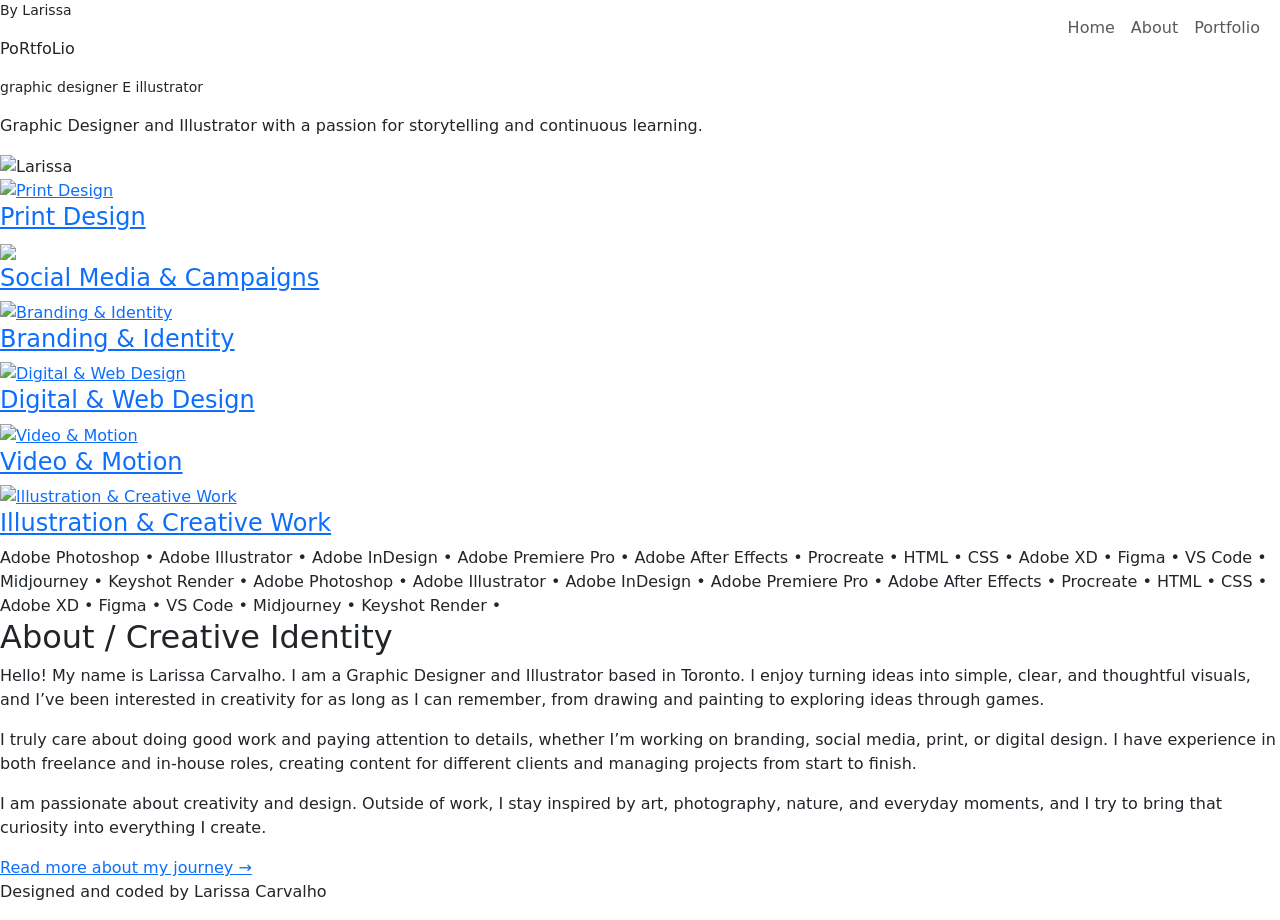
==== index.html @ aa574e40 "Initial portfolio 2026 setup" ====
<!doctype html>
<html lang="en">

<head>
  <title>Laris Designs</title>
  <link rel="icon" type="image/x-icon" href="/images/mylogo.ico">

  <meta charset="UTF-8">
  <meta name="viewport" content="width=device-width, initial-scale=1.0">

  <!-- Bootstrap -->
  <link href="https://cdn.jsdelivr.net/npm/bootstrap@5.2.0-beta1/dist/css/bootstrap.min.css" rel="stylesheet">

  <!-- Fonts -->
  <link href="https://fonts.googleapis.com/css2?family=Arima:wght@100..700&display=swap" rel="stylesheet">
  <link href="https://fonts.googleapis.com/css2?family=Cedarville+Cursive&display=swap" rel="stylesheet">
  <link
    href="https://fonts.googleapis.com/css2?family=Poppins:ital,wght@0,100;0,200;0,300;0,400;0,500;0,600;0,700;0,800;0,900;1,100;1,200;1,300;1,400;1,500;1,600;1,700;1,800;1,900&display=swap"
    rel="stylesheet">

  <!-- CSS -->
  <link href="css/styles-main-test.css" rel="stylesheet">
</head>

<body id="top">

  <!-- NAV -->
  <header>
    <nav class="navbar navbar-expand-lg fixed-top">
      <div class="container-fluid justify-content-end">
        <div class="navbar-nav">
          <a class="nav-link" href="https://lalahcarva.github.io/larisdesigns/index.html">Home</a>
          <a class="nav-link" href="https://lalahcarva.github.io/larisdesigns/about.html">About</a>
          <a class="nav-link" href="https://lalahcarva.github.io/larisdesigns/portfolio.html">Portfolio</a>
        </div>
      </div>
    </nav>
  </header>


  <!-- HERO -->
  <section class="hero-bg">

    <div class="hero-container">

      <div class="hero-text">

        <p class="hero-cursive small">By Larissa</p>

        <p class="title-main">P<span class="cursive-letter tiny-space3">o</span>R<span class="tiny-space"></span><span
            class="cursive-letter">t</span><span class="tiny-space2"></span>foLi<span class="cursive-letter">o</span>
        </p>

        <p class="hero-cursive small">graphic designer E illustrator</p>

        <p class="hero-desc">
          Graphic Designer and Illustrator with a passion for storytelling and continuous learning.
        </p>

      </div>

      <div class="hero-image">
        <img src="images/larissa.png" class="profileimg" alt="Larissa">
      </div>

    </div>

  </section>



  <!-- PROJECTS -->
  <section class="projects">

    <!-- <h1 class="section-title">Projects</h1>-->

    <div class="projects-grid">

      <a href="https://lalahcarva.github.io/larisdesigns/print.html" class="project-card">
        <img src="images/Design/print.png" alt="Print Design">
        <div class="overlay">
          <h4>Print Design</h4>
        </div>
      </a>

      <a href="https://lalahcarva.github.io/larisdesigns/socialmedia.html" class="project-card">
        <img src="images/Design/social.png" Social Media & Campaigns">
        <div class="overlay">
          <h4>Social Media & Campaigns</h4>
        </div>
      </a>

      <a href="https://lalahcarva.github.io/larisdesigns/branding.html" class="project-card">
        <img src="images/Design/branding.png" alt="Branding & Identity">
        <div class="overlay">
          <h4>Branding & Identity</h4>
        </div>
      </a>

      <a href="https://lalahcarva.github.io/larisdesigns/web.html" class="project-card">
        <img src="images/Design/web.png" alt="Digital & Web Design">
        <div class="overlay">
          <h4>Digital & Web Design</h4>
        </div>
      </a>

      <a href="https://lalahcarva.github.io/larisdesigns/motiondesign.html" class="project-card">
        <img src="images/Design/motion.png" alt="Video & Motion">
        <div class="overlay">
          <h4>Video & Motion</h4>
        </div>
      </a>

      <a href="https://lalahcarva.github.io/larisdesigns/illustration2.html" class="project-card">
        <img src="images/Design/illustration.png" alt="Illustration & Creative Work">
        <div class="overlay">
          <h4>Illustration & Creative Work</h4>
        </div>
      </a>

    </div>

  </section>

  <!-- SCROLLING LINE -->

  <section class="skills-marquee">

    <div class="marquee">
      <div class="marquee-track">

        <span>Adobe Photoshop • Adobe Illustrator • Adobe InDesign • Adobe Premiere Pro • Adobe After Effects •
          Procreate • HTML • CSS • Adobe XD • Figma • VS Code • Midjourney • Keyshot Render • </span>

        <!-- duplicate for smooth loop -->
        <span>Adobe Photoshop • Adobe Illustrator • Adobe InDesign • Adobe Premiere Pro • Adobe After Effects •
          Procreate • HTML • CSS • Adobe XD • Figma • VS Code • Midjourney • Keyshot Render • </span>

      </div>
    </div>

  </section>

  <!-- ABOUT -->
  <section class="about-home">

    <div class="about-container">

      <div class="about-text">

        <h2>About / Creative Identity</h2>

        <p>
          Hello! My name is Larissa Carvalho. I am a Graphic Designer and Illustrator based in Toronto. I enjoy turning
          ideas into simple, clear, and thoughtful visuals, and I’ve been interested in creativity for as long as I can
          remember, from drawing and painting to exploring ideas through games.
        </p>

        <p>
          I truly care about doing good work and paying attention to details, whether I’m working on branding, social
          media, print, or digital design. I have experience in both freelance and in-house roles, creating content for
          different clients and managing projects from start to finish.
        </p>

        <p>
          I am passionate about creativity and design. Outside of work, I stay inspired by art, photography, nature, and
          everyday moments, and I try to bring that curiosity into everything I create.
        </p>

        <a href="about.html" class="about-link">Read more about my journey →</a>

      </div>

    </div>

  </section>


  <!-- FOOTER -->
  <footer>
    <div class="socials"> <!--
      <img src="images/icons/linkedinrose.png">
      <img src="images/icons/instagramrose.png">
      <img src="images/icons/behancerose.png">-->
    </div>

    <p>Designed and coded by Larissa Carvalho</p>
  </footer>

</body>

</html>
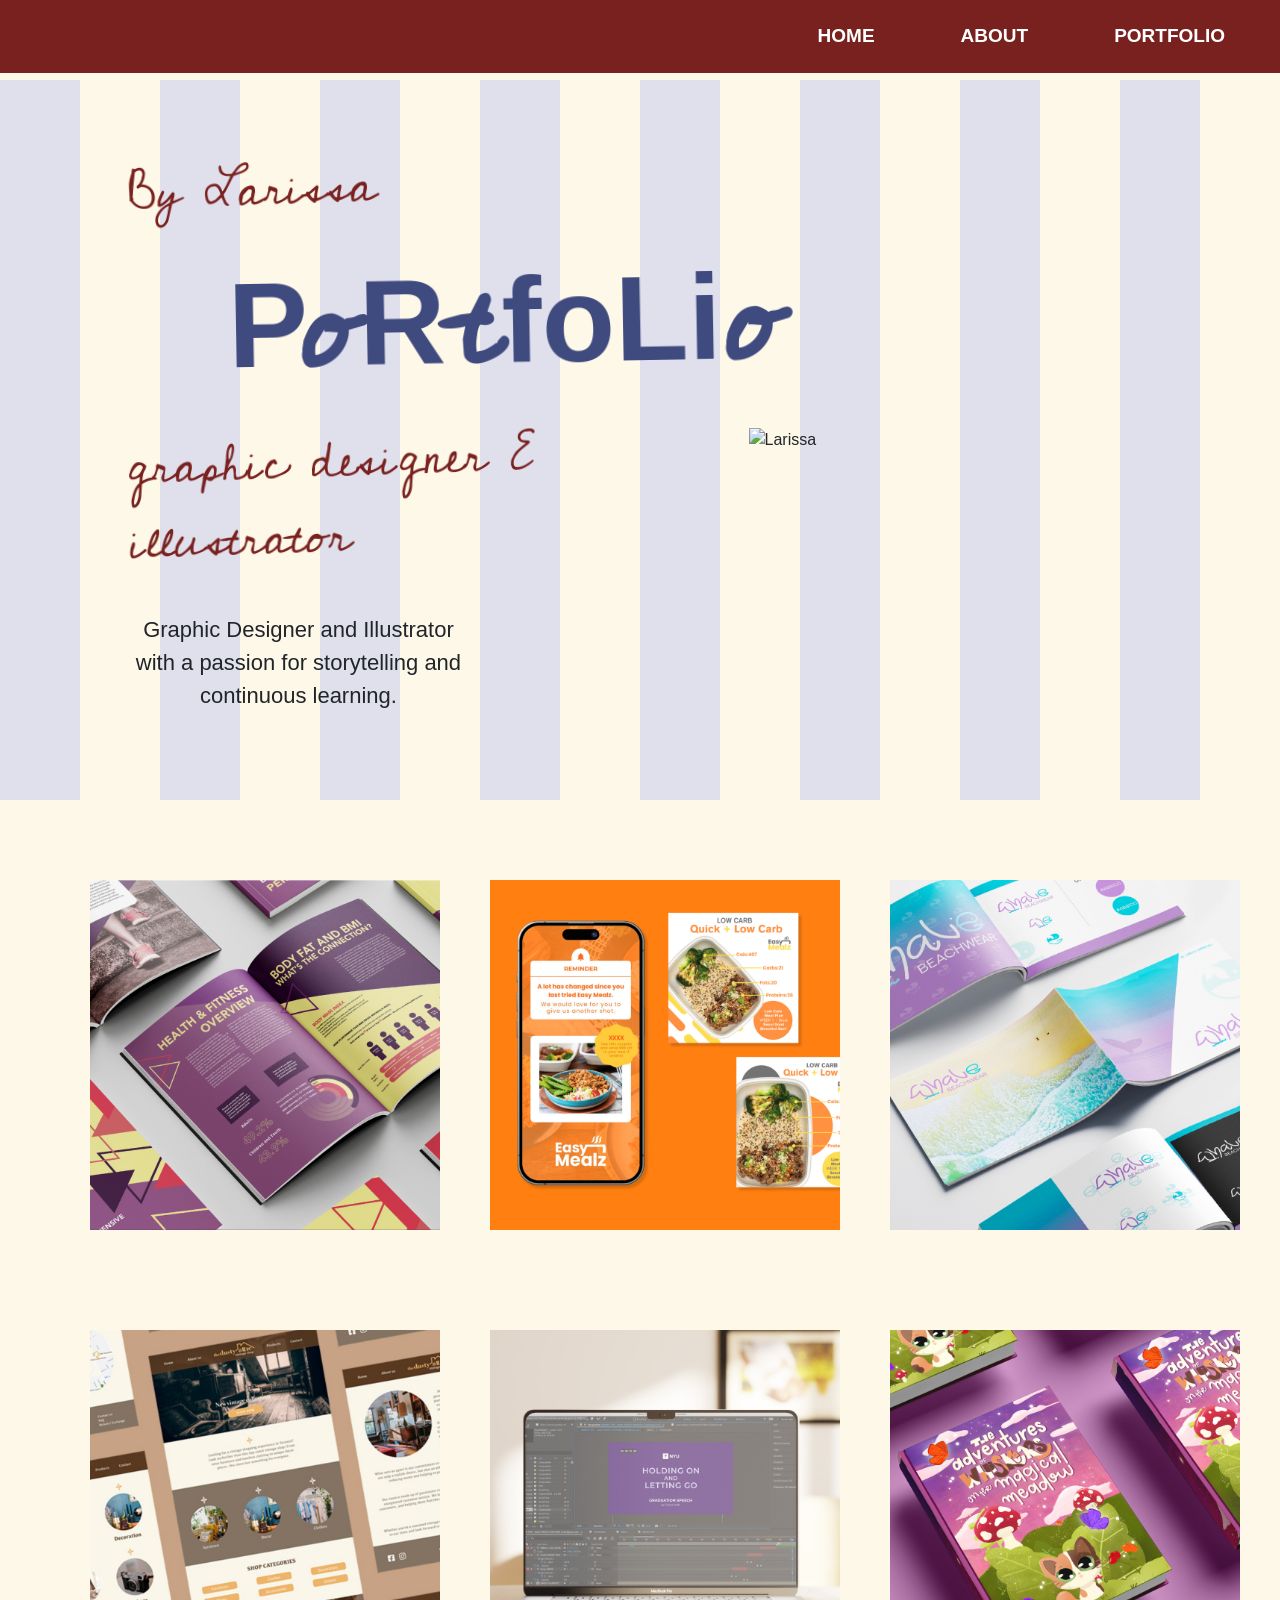
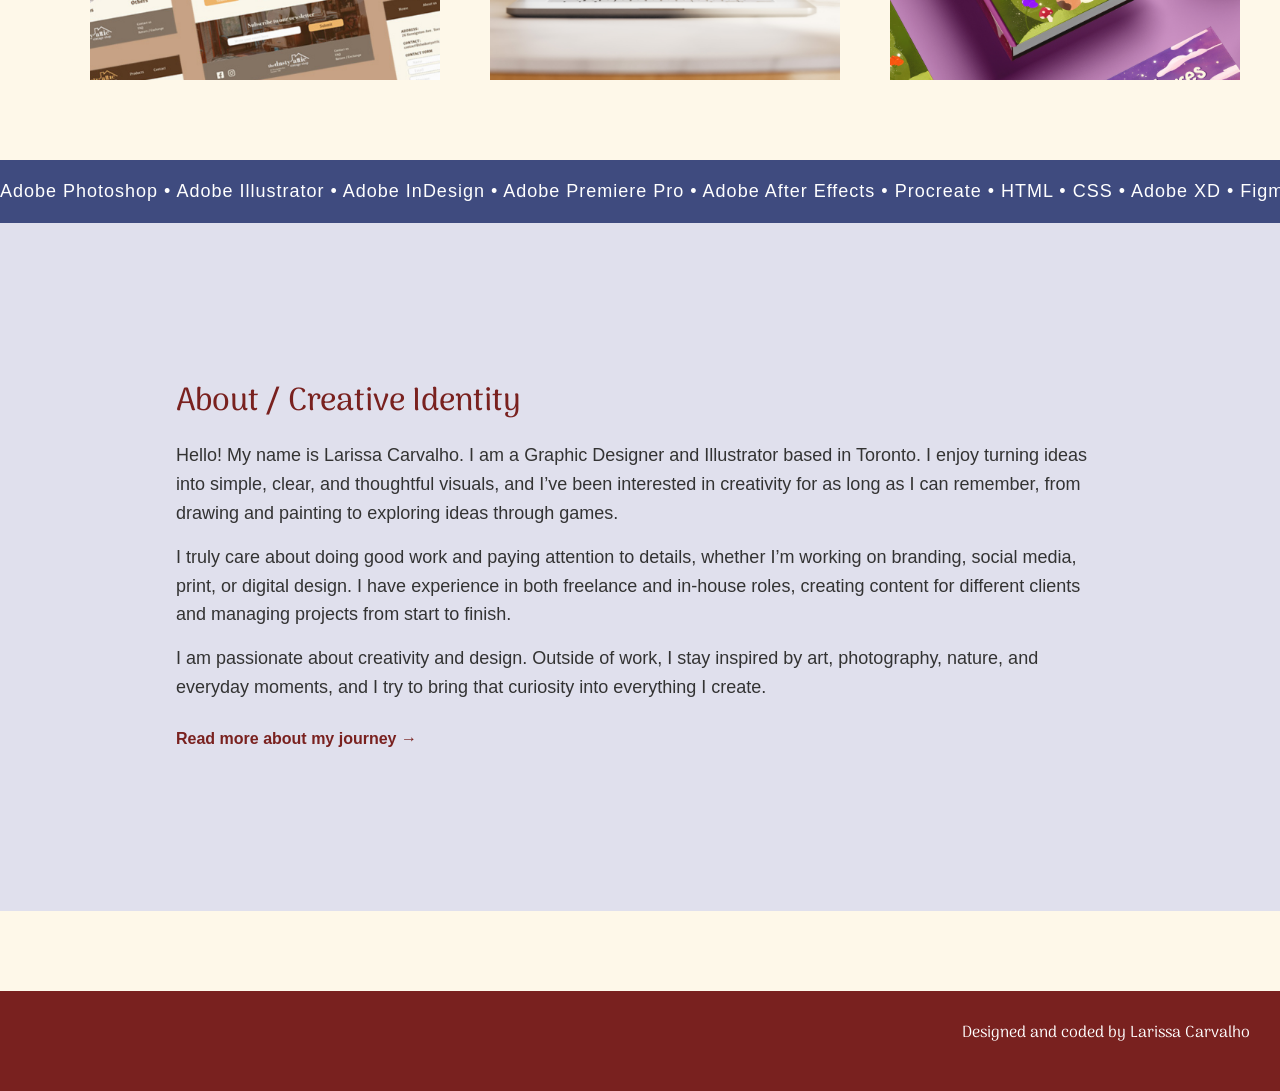
==== commit 37f9446b: "wtf" ====
--- a/index.html
+++ b/index.html
@@ -19,7 +19,7 @@
     rel="stylesheet">
 
   <!-- CSS -->
-  <link href="css/styles-main-test.css" rel="stylesheet">
+  <link href="css/style-teste.css" rel="stylesheet">
 </head>
 
 <body id="top">
--- a/css/style-teste.css
+++ b/css/style-teste.css
@@ -0,0 +1,433 @@
+:root {
+  --dark-blue: #3F4B7F;
+  --dark-red: #79211F;
+
+  --lighter-purple: #E0E0ED;
+  --light-purple: #D0D0DD;
+
+  --light-yellow: #FEF8E9;
+}
+
+/* FONTS */
+.cedarville-cursive-regular {
+  font-family: "Cedarville Cursive", cursive;
+  font-weight: 400;
+  font-style: normal;
+}
+
+.poppins-font { 
+      font-family: "Poppins", sans-serif;
+      color: var(--dark-red);
+}
+
+/* GLOBAL */
+* {
+    box-sizing: border-box;
+}
+
+body {
+    margin: 0;
+    font-family: 'Open Sans', sans-serif;
+    background-color: #FEF8E9;
+    overflow-x: hidden;
+
+    padding-top: 80px; /* 👈 adjust if needed */
+}
+
+/* NAV */
+.navbar {
+    font-weight: 600;
+    text-transform: uppercase;
+    background-color: var(--dark-red);
+    font-size: 19px;
+}
+
+.nav-link {
+    color: white;
+    margin: 6px 35px;
+}
+
+/* ========================= */
+/* HERO
+/* ========================= */
+
+.hero-bg {
+    min-height: 80vh;        
+    display: flex;
+    align-items: center;       /* keeps content centered vertically */
+    padding: 0;
+
+    background: repeating-linear-gradient(
+        to right,
+        #E0E0ED 0px,
+        #E0E0ED 80px,
+        #FEF8E9 80px,
+        #FEF8E9 160px
+    );
+}
+
+.hero-container {
+    width: 80%;
+    margin: auto;
+
+    display: flex;
+    flex-wrap: wrap;
+    gap: 50px;
+
+    align-items: center;
+}
+
+.hero-text,
+.hero-image {
+    flex: 1;
+    min-width: 380px;
+}
+
+.hero-cursive {
+    font-family: "Cedarville Cursive", cursive;
+    font-size: 50px;
+    color: #79211F;
+    margin: 0;
+
+    display: inline-block;
+    transform: rotate(-2deg); /* slight handwritten tilt */
+}
+
+.hero-cursive {
+    opacity: 0;
+    animation: writeIn 1.2s ease forwards;
+}
+
+/* delay each line so it feels natural */
+.hero-text .hero-cursive:nth-of-type(1) {
+    animation-delay: 0.2s;
+}
+
+.hero-text .hero-cursive:nth-of-type(3) {
+    animation-delay: 0.6s;
+}
+
+/* writing effect */
+@keyframes writeIn {
+    from {
+        opacity: 0;
+        transform: translateY(10px) rotate(-2deg);
+        filter: blur(2px);
+    }
+    to {
+        opacity: 1;
+        transform: translateY(0) rotate(-2deg);
+        filter: blur(0);
+    }
+}
+
+.profileimg {
+    width: 100%;
+    max-width: 320px;
+    display: block;
+    margin: auto;
+}
+
+/* TEXT */
+.intro {
+    color: #79211F;
+    font-family: 'Arima', cursive;
+}
+
+.title-main {
+    font-size: 120px;
+    color: var(--dark-blue);
+    margin: 0;
+    transform: rotate(-1deg);
+    font-family: "Poppins", sans-serif;
+    font-weight: 600;
+    margin-left: 100px;
+    white-space: nowrap; /* 👈 THIS FIXES YOUR ISSUE */
+}
+
+.cursive-letter {
+    font-family: "Cedarville Cursive", cursive;
+    display: inline-block;
+    transform: rotate(-3deg);
+    font-size: 130px;
+}
+
+.tiny-space {
+    margin-left: 15px;
+}
+
+.tiny-space2 {
+    margin-left: 5px;
+}
+
+.tiny-space3 {
+    margin-left: -10px;
+}
+
+.title-large {
+    font-size: 70px;
+    color: white;
+    -webkit-text-stroke: 2px #79211F;
+    margin: 0;
+}
+
+.title-small {
+    font-size: 80px;
+    color: #79211F;
+    margin: 0;
+}
+
+.title-row {
+    text-align: right;
+}
+
+.hero-desc {
+    width: 70%;
+    text-align: center;
+    margin-top: 40px;
+    font-size: 22px;
+      font-family: "Poppins", sans-serif;
+
+}
+
+/* ========================= */
+/* PROJECTS (FIXED 2 ROWS)
+/* ========================= */
+
+.projects {
+    padding: 80px 0;
+}
+
+.section-title {
+    text-align: center;
+    color: #79211F;
+    margin-bottom: 40px;
+}
+
+/* FORCE 3 COLUMNS = 2 ROWS */
+.projects-grid {
+    width: 80%;
+    margin: auto;
+
+    display: grid;
+    grid-template-columns: repeat(3, 300px); 
+    justify-content: center;
+    gap: 100px;
+}
+
+/* FIXED SQUARE */
+.project-card {
+    width: 350px;
+    height: 350px;
+    position: relative;
+    overflow: hidden;
+    display: block;
+    text-decoration: none;
+}
+
+/* IMAGE */
+.project-card img {
+    width: 100%;
+    height: 100%;
+    object-fit: cover;
+}
+
+/* HOVER */
+.overlay {
+    position: absolute;
+    inset: 0;
+    background: #79211F;
+    opacity: 0;
+    transition: 0.4s;
+
+    display: flex;
+    align-items: center;
+    justify-content: center;
+}
+
+.project-card:hover .overlay {
+    opacity: 0.85;
+}
+
+.overlay h4 {
+    color: white;
+    font-family: 'Arima', cursive;
+    text-align: center;
+}
+
+/* ========================= */
+/* SCROLLING TEXT
+/* ========================= */
+
+.skills-marquee {
+    width: 100%;
+    background-color: #3F4B7F;
+    overflow: hidden;
+    padding: 18px 0;
+}
+
+/* container that hides overflow */
+.marquee {
+    width: 100%;
+    overflow: hidden;
+    white-space: nowrap;
+}
+
+/* moving text */
+.marquee-track {
+    display: inline-block;
+    white-space: nowrap;
+    animation: scroll 25s linear infinite;
+}
+
+/* text style */
+.marquee-track span {
+    color: white;
+    font-size: 18px;
+    font-family: 'Open Sans', sans-serif;
+    font-weight: 500;
+    letter-spacing: 1px;
+}
+
+/* animation */
+@keyframes scroll {
+    0% {
+        transform: translateX(0%);
+    }
+    100% {
+        transform: translateX(-50%);
+    }
+}
+
+/* ========================= */
+/* ABOUT
+/* ========================= */
+
+.about-home {
+    padding: 100px 0;
+    width: 100%;
+}
+
+.about-home {
+    width: 100%;
+    background-color: #E0E0ED;
+    padding: 100px 0;
+}
+
+/* THIS CREATES THE "BOX" */
+.about-container {
+    width: 85%;
+    max-width: 1200px;   /* keeps it from getting too wide */
+    margin: auto;
+
+   /*  background: white;   makes it look like a card */
+    padding: 60px 80px;
+
+    border-radius: 12px;  /* soft modern look */
+}
+
+.about-text h2 {
+    color: #79211F;
+    font-family: 'Arima', cursive;
+    margin-bottom: 20px;
+}
+
+.about-text p {
+    font-size: 18px;
+    line-height: 1.6;
+    margin-bottom: 15px;
+    color: #333;
+}
+
+.about-link {
+    display: inline-block;
+    margin-top: 10px;
+    color: #79211F;
+    font-weight: bold;
+    text-decoration: none;
+}
+
+.about-link:hover {
+    text-decoration: underline;
+}
+
+/* FOOTER */
+footer {
+    background: #79211F;
+    display: flex;
+    justify-content: space-between;
+    padding: 30px;
+    align-items: center;
+    margin-top: 80px;
+}
+
+footer p {
+    color: white;
+    font-family: 'Arima', cursive;
+}
+
+.socials img {
+    height: 40px;
+    margin: 0 10px;
+}
+
+@media (max-width: 1000px) {
+
+    /* PROJECTS */
+    .projects-grid {
+        grid-template-columns: repeat(2, 300px);
+    }
+
+    /* HERO STRIPES (TABLET) */
+    .hero-bg {
+        background: repeating-linear-gradient(
+            to right,
+            #C1C4E3 0px,
+            #C1C4E3 60px,
+            #FEF8E9 60px,
+            #FEF8E9 120px
+        );
+    }
+
+    .title-main {
+    font-size: 60px;
+
+}
+
+.cursive-letter {
+    font-size: 80px;
+}
+}
+
+@media (max-width: 650px) {
+
+    /* PROJECTS */
+    .projects-grid {
+        grid-template-columns: 300px;
+    }
+
+    /* HERO LAYOUT */
+    .hero-container {
+        flex-direction: column;
+        text-align: center;
+    }
+
+    .title-row {
+        text-align: center;
+    }
+    
+}
+
+@media (max-width: 600px) {
+
+    /* MOBILE STRIPES */
+    .hero-bg {
+        background: repeating-linear-gradient(
+            to right,
+            #C1C4E3 0px,
+            #C1C4E3 35px,
+            #FEF8E9 35px,
+            #FEF8E9 70px
+        );
+    }
+}
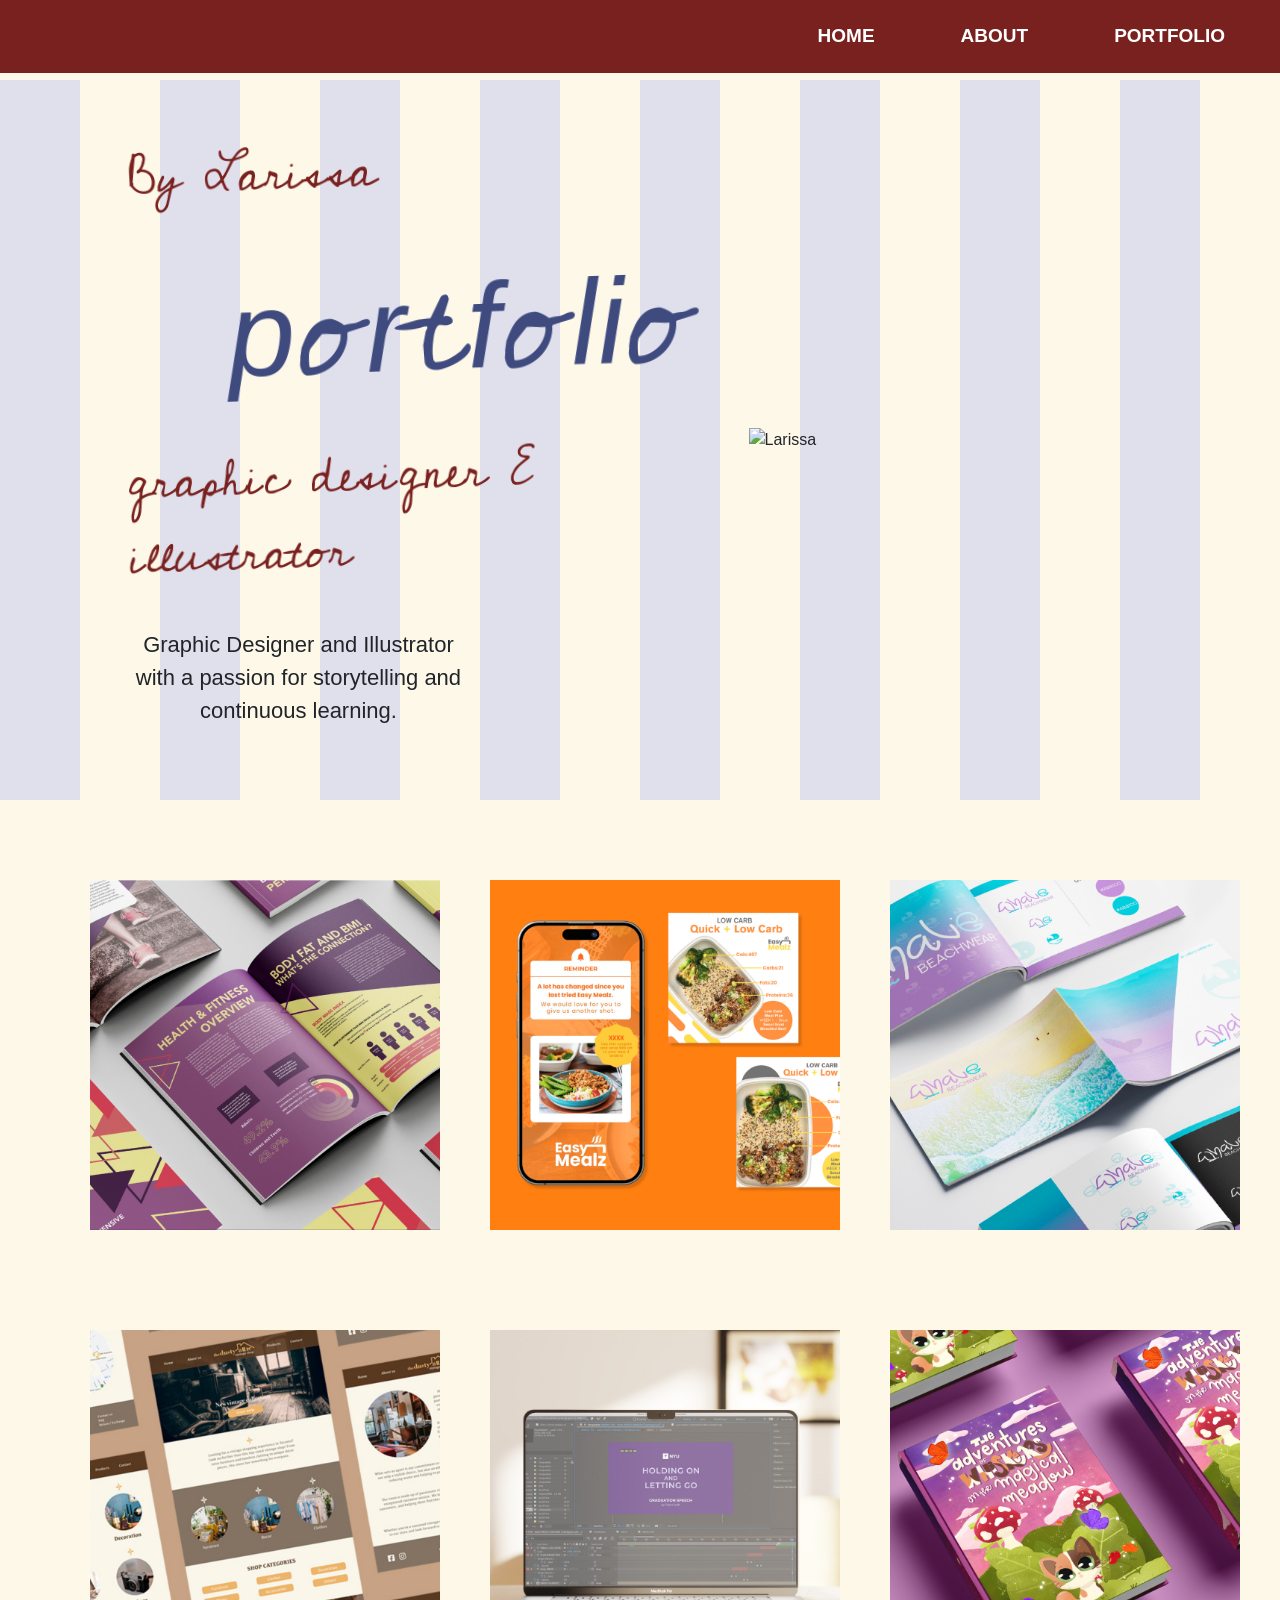
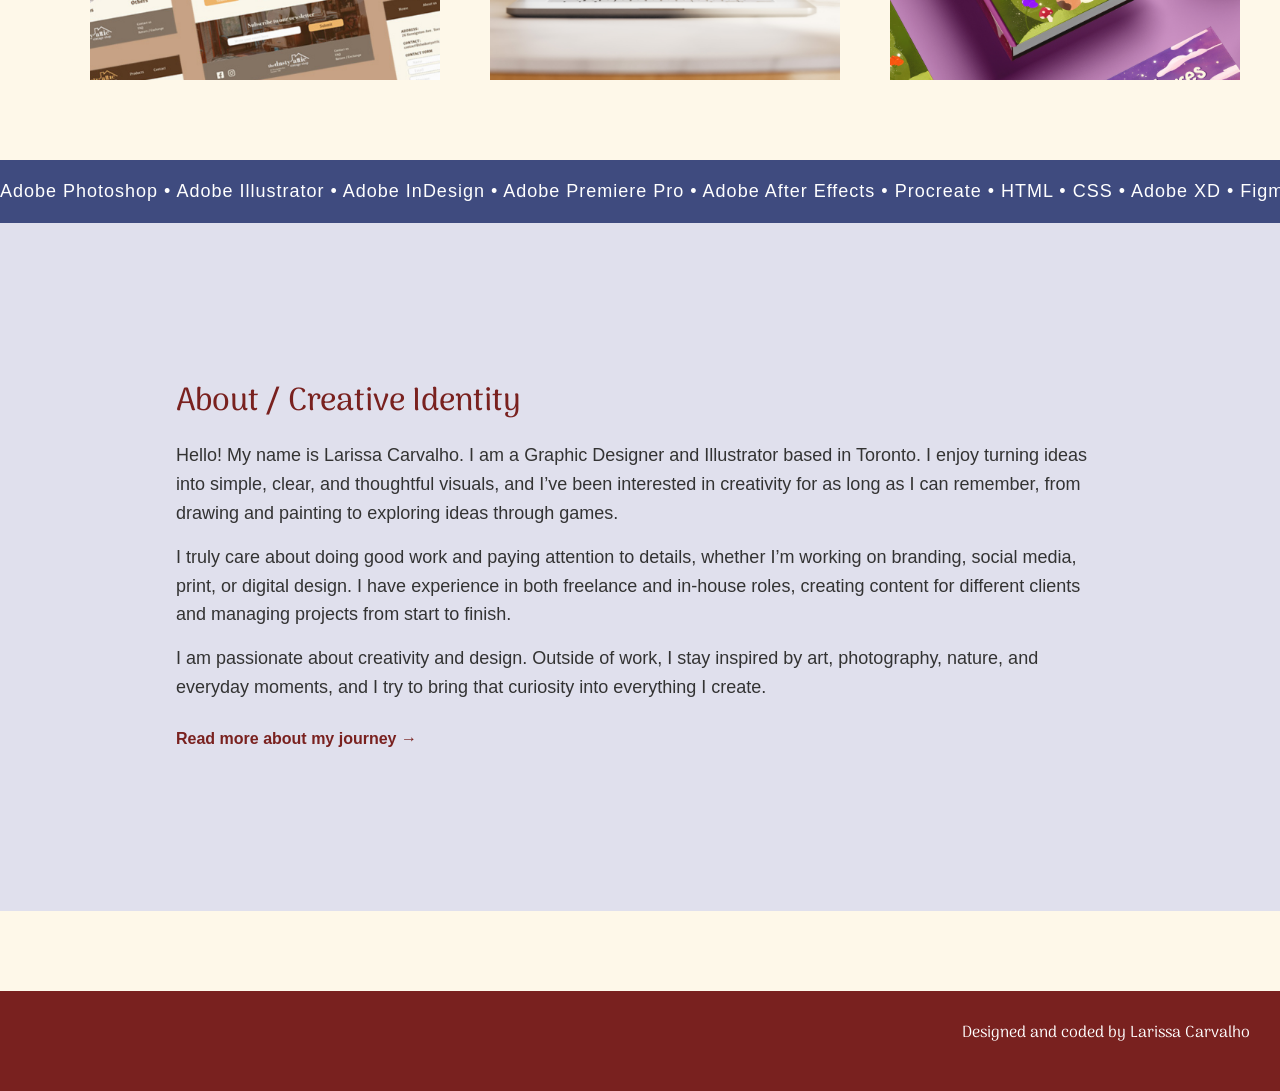
==== commit da985f5d: "send" ====
--- a/index.html
+++ b/index.html
@@ -19,7 +19,7 @@
     rel="stylesheet">
 
   <!-- CSS -->
-  <link href="css/style-teste.css" rel="stylesheet">
+  <link href="css/styles-main-test.css" rel="stylesheet">
 </head>
 
 <body id="top">
@@ -29,9 +29,9 @@
     <nav class="navbar navbar-expand-lg fixed-top">
       <div class="container-fluid justify-content-end">
         <div class="navbar-nav">
-          <a class="nav-link" href="https://lalahcarva.github.io/larisdesigns/index.html">Home</a>
-          <a class="nav-link" href="https://lalahcarva.github.io/larisdesigns/about.html">About</a>
-          <a class="nav-link" href="https://lalahcarva.github.io/larisdesigns/portfolio.html">Portfolio</a>
+          <a class="nav-link" href="https://lalahcarva.github.io/portfolio2026/index.html">Home</a>
+          <a class="nav-link" href="https://lalahcarva.github.io/portfolio2026/about.html">About</a>
+          <a class="nav-link" href="https://lalahcarva.github.io/portfolio2026/portfolio.html">Portfolio</a>
         </div>
       </div>
     </nav>
@@ -47,8 +47,9 @@
 
         <p class="hero-cursive small">By Larissa</p>
 
-        <p class="title-main">P<span class="cursive-letter tiny-space3">o</span>R<span class="tiny-space"></span><span
-            class="cursive-letter">t</span><span class="tiny-space2"></span>foLi<span class="cursive-letter">o</span>
+        <p class="title-main">p<span class="cursive-letter">o</span>r<span class="tiny-space"></span><span
+            class="cursive-letter">t</span><span class="tiny-space2"></span>f<span
+            class="cursive-letter">o</span>li<span class="cursive-letter">o</span>
         </p>
 
         <p class="hero-cursive small">graphic designer E illustrator</p>
@@ -76,42 +77,42 @@
 
     <div class="projects-grid">
 
-      <a href="https://lalahcarva.github.io/larisdesigns/print.html" class="project-card">
+      <a href="https://lalahcarva.github.io/portfolio2026/print.html" class="project-card">
         <img src="images/Design/print.png" alt="Print Design">
         <div class="overlay">
           <h4>Print Design</h4>
         </div>
       </a>
 
-      <a href="https://lalahcarva.github.io/larisdesigns/socialmedia.html" class="project-card">
+      <a href="https://lalahcarva.github.io/portfolio2026/socialmedia.html" class="project-card">
         <img src="images/Design/social.png" Social Media & Campaigns">
         <div class="overlay">
           <h4>Social Media & Campaigns</h4>
         </div>
       </a>
 
-      <a href="https://lalahcarva.github.io/larisdesigns/branding.html" class="project-card">
+      <a href="https://lalahcarva.github.io/portfolio2026/branding.html" class="project-card">
         <img src="images/Design/branding.png" alt="Branding & Identity">
         <div class="overlay">
           <h4>Branding & Identity</h4>
         </div>
       </a>
 
-      <a href="https://lalahcarva.github.io/larisdesigns/web.html" class="project-card">
+      <a href="https://lalahcarva.github.io/larportfolio2026isdesigns/web.html" class="project-card">
         <img src="images/Design/web.png" alt="Digital & Web Design">
         <div class="overlay">
           <h4>Digital & Web Design</h4>
         </div>
       </a>
 
-      <a href="https://lalahcarva.github.io/larisdesigns/motiondesign.html" class="project-card">
+      <a href="https://lalahcarva.github.io/portfolio2026/motiondesign.html" class="project-card">
         <img src="images/Design/motion.png" alt="Video & Motion">
         <div class="overlay">
           <h4>Video & Motion</h4>
         </div>
       </a>
 
-      <a href="https://lalahcarva.github.io/larisdesigns/illustration2.html" class="project-card">
+      <a href="https://lalahcarva.github.io/portfolio2026/illustration2.html" class="project-card">
         <img src="images/Design/illustration.png" alt="Illustration & Creative Work">
         <div class="overlay">
           <h4>Illustration & Creative Work</h4>
@@ -167,7 +168,8 @@
           everyday moments, and I try to bring that curiosity into everything I create.
         </p>
 
-        <a href="about.html" class="about-link">Read more about my journey →</a>
+        <a href="https://lalahcarva.github.io/portfolio2026/about.html" class="about-link">Read more about my journey
+          →</a>
 
       </div>
 
--- a/css/styles-main-test.css
+++ b/css/styles-main-test.css
@@ -0,0 +1,441 @@
+:root {
+  --dark-blue: #3F4B7F;
+  --dark-red: #79211F;
+
+  --lighter-purple: #E0E0ED;
+  --light-purple: #D0D0DD;
+
+  --light-yellow: #FEF8E9;
+}
+
+/* FONTS */
+.cedarville-cursive-regular {
+  font-family: "Cedarville Cursive", cursive;
+  font-weight: 400;
+  font-style: normal;
+}
+
+.poppins-font { 
+      font-family: "Poppins", sans-serif;
+      color: var(--dark-red);
+}
+
+/* GLOBAL */
+* {
+    box-sizing: border-box;
+}
+
+body {
+    margin: 0;
+    font-family: 'Open Sans', sans-serif;
+    background-color: #FEF8E9;
+    overflow-x: hidden;
+
+    padding-top: 80px; 
+}
+
+/* NAV */
+.navbar {
+    font-weight: 600;
+    text-transform: uppercase;
+    background-color: var(--dark-red);
+    font-size: 19px;
+}
+
+.nav-link {
+    color: white;
+    margin: 6px 35px;
+}
+
+/* ========================= */
+/* HERO
+/* ========================= */
+
+.hero-bg {
+    min-height: 80vh;        
+    display: flex;
+    align-items: center;       /* keeps content centered vertically */
+    padding: 0;
+
+    background: repeating-linear-gradient(
+        to right,
+        #E0E0ED 0px,
+        #E0E0ED 80px,
+        #FEF8E9 80px,
+        #FEF8E9 160px
+    );
+}
+
+.hero-container {
+    width: 80%;
+    margin: auto;
+
+    display: flex;
+    flex-wrap: wrap;
+    gap: 50px;
+
+    align-items: center;
+}
+
+.hero-text,
+.hero-image {
+    flex: 1;
+    min-width: 380px;
+}
+
+.hero-cursive {
+    font-family: "Cedarville Cursive", cursive;
+    font-size: 50px;
+    color: #79211F;
+    margin: 0;
+
+    display: inline-block;
+    transform: rotate(-2deg); /* slight handwritten tilt */
+}
+
+.hero-cursive {
+    opacity: 0;
+    animation: writeIn 1.2s ease forwards;
+}
+
+/* delay each line so it feels natural */
+.hero-text .hero-cursive:nth-of-type(1) {
+    animation-delay: 0.2s;
+}
+
+.hero-text .hero-cursive:nth-of-type(3) {
+    animation-delay: 0.6s;
+}
+
+/* writing effect */
+@keyframes writeIn {
+    from {
+        opacity: 0;
+        transform: translateY(10px) rotate(-2deg);
+        filter: blur(2px);
+    }
+    to {
+        opacity: 1;
+        transform: translateY(0) rotate(-2deg);
+        filter: blur(0);
+    }
+}
+
+.profileimg {
+    width: 100%;
+    max-width: 320px;
+    display: block;
+    margin: auto;
+}
+
+/* TEXT */
+.intro {
+    color: #79211F;
+    font-family: 'Arima', cursive;
+}
+
+.title-main {
+    font-size: 120px;
+    color: var(--dark-blue);
+    margin: 0;
+    transform: rotate(-3 deg);
+    font-family: "Poppins", sans-serif;
+    font-weight: 500;
+    margin-left: 100px;
+    font-style: italic;
+    white-space: nowrap; /* 👈 THIS FIXES YOUR ISSUE */
+}
+
+.title-main {
+    opacity: 0;
+    animation: writeIn 1.2s ease forwards;
+}
+
+.cursive-letter {
+    font-family: "Cedarville Cursive", cursive;
+    display: inline-block;
+    transform: rotate(-3deg);
+    font-size: 150px;
+        font-weight: 500;
+    font-style: normal;
+}
+
+.tiny-space {
+    margin-left: 15px;
+}
+
+.tiny-space2 {
+    margin-left: 5px;
+}
+
+.tiny-space3 {
+    margin-left: -10px;
+}
+
+.title-large {
+    font-size: 70px;
+    color: white;
+    -webkit-text-stroke: 2px #79211F;
+    margin: 0;
+}
+
+.title-small {
+    font-size: 80px;
+    color: #79211F;
+    margin: 0;
+}
+
+.title-row {
+    text-align: right;
+}
+
+.hero-desc {
+    width: 70%;
+    text-align: center;
+    margin-top: 40px;
+    font-size: 22px;
+      font-family: "Poppins", sans-serif;
+
+}
+
+/* ========================= */
+/* PROJECTS (FIXED 2 ROWS)
+/* ========================= */
+
+.projects {
+    padding: 80px 0;
+}
+
+.section-title {
+    text-align: center;
+    color: #79211F;
+    margin-bottom: 40px;
+}
+
+/* FORCE 3 COLUMNS = 2 ROWS */
+.projects-grid {
+    width: 80%;
+    margin: auto;
+
+    display: grid;
+    grid-template-columns: repeat(3, 300px); 
+    justify-content: center;
+    gap: 100px;
+}
+
+/* FIXED SQUARE */
+.project-card {
+    width: 350px;
+    height: 350px;
+    position: relative;
+    overflow: hidden;
+    display: block;
+    text-decoration: none;
+}
+
+/* IMAGE */
+.project-card img {
+    width: 100%;
+    height: 100%;
+    object-fit: cover;
+}
+
+/* HOVER */
+.overlay {
+    position: absolute;
+    inset: 0;
+    background: #79211F;
+    opacity: 0;
+    transition: 0.4s;
+
+    display: flex;
+    align-items: center;
+    justify-content: center;
+}
+
+.project-card:hover .overlay {
+    opacity: 0.85;
+}
+
+.overlay h4 {
+    color: white;
+    font-family: 'Arima', cursive;
+    text-align: center;
+}
+
+/* ========================= */
+/* SCROLLING TEXT
+/* ========================= */
+
+.skills-marquee {
+    width: 100%;
+    background-color: #3F4B7F;
+    overflow: hidden;
+    padding: 18px 0;
+}
+
+/* container that hides overflow */
+.marquee {
+    width: 100%;
+    overflow: hidden;
+    white-space: nowrap;
+}
+
+/* moving text */
+.marquee-track {
+    display: inline-block;
+    white-space: nowrap;
+    animation: scroll 25s linear infinite;
+}
+
+/* text style */
+.marquee-track span {
+    color: white;
+    font-size: 18px;
+    font-family: 'Open Sans', sans-serif;
+    font-weight: 500;
+    letter-spacing: 1px;
+}
+
+/* animation */
+@keyframes scroll {
+    0% {
+        transform: translateX(0%);
+    }
+    100% {
+        transform: translateX(-50%);
+    }
+}
+
+/* ========================= */
+/* ABOUT
+/* ========================= */
+
+.about-home {
+    padding: 100px 0;
+    width: 100%;
+}
+
+.about-home {
+    width: 100%;
+    background-color: #E0E0ED;
+    padding: 100px 0;
+}
+
+/* THIS CREATES THE "BOX" */
+.about-container {
+    width: 85%;
+    max-width: 1200px;   /* keeps it from getting too wide */
+    margin: auto;
+
+   /*  background: white;   makes it look like a card */
+    padding: 60px 80px;
+
+    border-radius: 12px;  /* soft modern look */
+}
+
+.about-text h2 {
+    color: #79211F;
+    font-family: 'Arima', cursive;
+    margin-bottom: 20px;
+}
+
+.about-text p {
+    font-size: 18px;
+    line-height: 1.6;
+    margin-bottom: 15px;
+    color: #333;
+}
+
+.about-link {
+    display: inline-block;
+    margin-top: 10px;
+    color: #79211F;
+    font-weight: bold;
+    text-decoration: none;
+}
+
+.about-link:hover {
+    text-decoration: underline;
+}
+
+/* FOOTER */
+footer {
+    background: #79211F;
+    display: flex;
+    justify-content: space-between;
+    padding: 30px;
+    align-items: center;
+    margin-top: 80px;
+}
+
+footer p {
+    color: white;
+    font-family: 'Arima', cursive;
+}
+
+.socials img {
+    height: 40px;
+    margin: 0 10px;
+}
+
+@media (max-width: 1000px) {
+
+    /* PROJECTS */
+    .projects-grid {
+        grid-template-columns: repeat(2, 300px);
+    }
+
+    /* HERO STRIPES (TABLET) */
+    .hero-bg {
+        background: repeating-linear-gradient(
+            to right,
+            #C1C4E3 0px,
+            #C1C4E3 60px,
+            #FEF8E9 60px,
+            #FEF8E9 120px
+        );
+    }
+
+    .title-main {
+    font-size: 60px;
+
+}
+
+.cursive-letter {
+    font-size: 80px;
+}
+}
+
+@media (max-width: 650px) {
+
+    /* PROJECTS */
+    .projects-grid {
+        grid-template-columns: 300px;
+    }
+
+    /* HERO LAYOUT */
+    .hero-container {
+        flex-direction: column;
+        text-align: center;
+    }
+
+    .title-row {
+        text-align: center;
+    }
+    
+}
+
+@media (max-width: 600px) {
+
+    /* MOBILE STRIPES */
+    .hero-bg {
+        background: repeating-linear-gradient(
+            to right,
+            #C1C4E3 0px,
+            #C1C4E3 35px,
+            #FEF8E9 35px,
+            #FEF8E9 70px
+        );
+    }
+}
